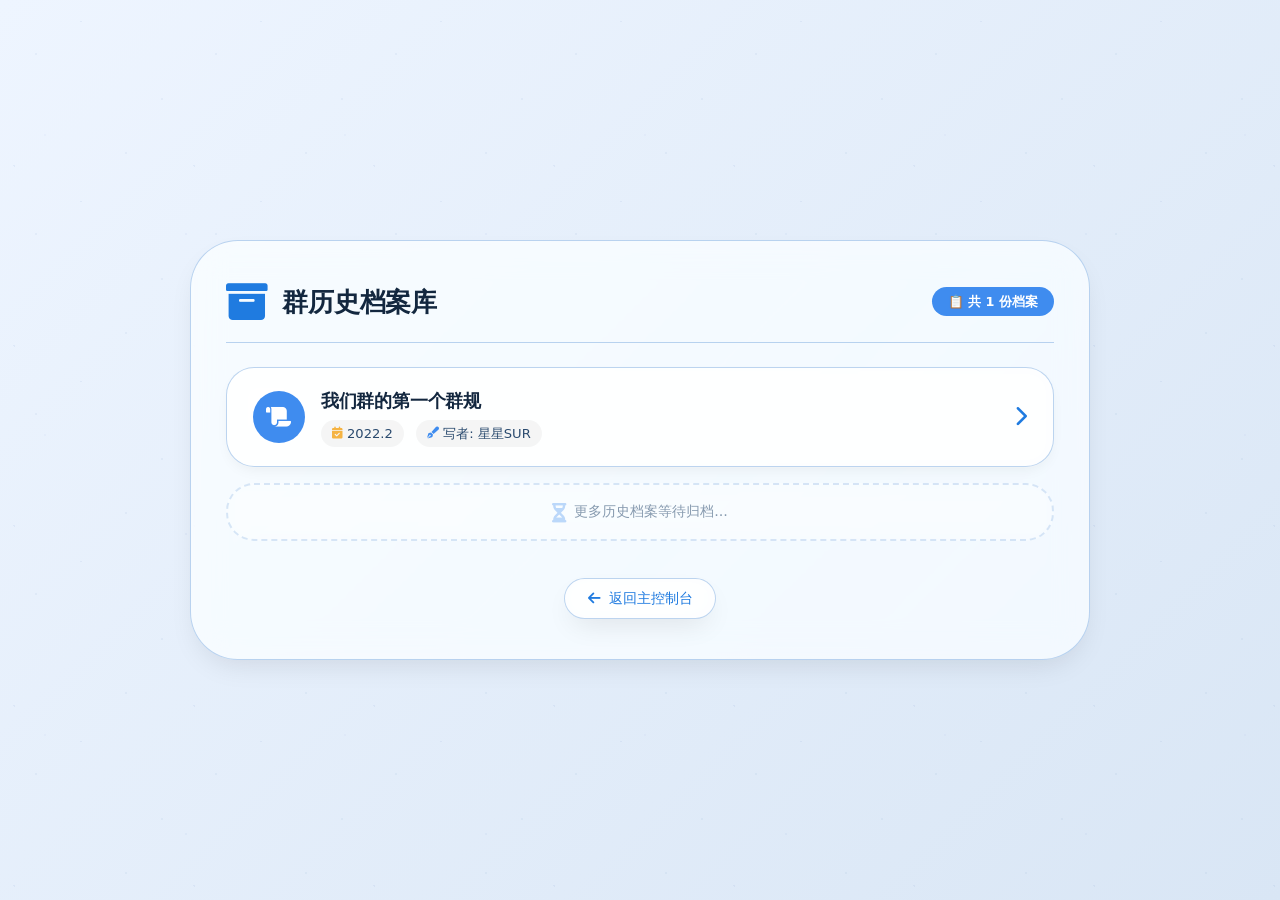
==== Archive.html @ 5382816d "Add files via upload" ====
<!DOCTYPE html>
<html lang="zh">
<head>
    <meta charset="UTF-8">
    <meta name="viewport" content="width=device-width, initial-scale=1.0, user-scalable=yes">
    <title>群历史档案 · 宇宙沙盘讨论群</title>
    <link rel="icon" href="图像1.png" type="image/png" />
    <!-- Font Awesome 6 -->
    <link rel="stylesheet" href="https://cdnjs.cloudflare.com/ajax/libs/font-awesome/6.0.0-beta3/css/all.min.css">
    <style>
        /* ===== 跟随系统模式的色彩变量 ===== */
        :root {
            /* 浅色模式 (明亮通透) */
            --body-bg-light: linear-gradient(135deg, #eef5ff 0%, #d9e6f5 100%);
            --glass-bg-light: rgba(240, 248, 255, 0.4);
            --glass-border-light: rgba(110, 160, 220, 0.45);
            --card-glass-light: rgba(255, 255, 255, 0.7);
            --text-primary-light: #13273f;
            --text-secondary-light: #2a4a6e;
            --accent-light: #1f7be0;
            --accent-soft-light: #3f8cef;
            --btn-blue: #2c7be5;
            --shadow-glass: 0 12px 28px -8px rgba(0, 0, 0, 0.1);
            --star-base-light: rgba(80, 120, 180, 0.2);
            --star-bright-light: rgba(100, 140, 200, 0.3);
        }

        @media (prefers-color-scheme: dark) {
            :root {
                /* 深色模式 (深邃星空) */
                --body-bg-light: radial-gradient(circle at 20% 30%, #0a101c, #02050a);
                --glass-bg-light: rgba(18, 22, 30, 0.6);
                --glass-border-light: rgba(140, 160, 190, 0.45);
                --card-glass-light: rgba(28, 34, 44, 0.7);
                --text-primary-light: #f0f3f8;
                --text-secondary-light: #bfd4f0;
                --accent-light: #7ca5e0;
                --accent-soft-light: #6a9bdf;
                --btn-blue: #5f8bc9;
                --shadow-glass: 0 20px 35px -12px #000000cc;
                --star-base-light: rgba(210, 225, 250, 0.85);
                --star-bright-light: rgba(255, 248, 210, 0.95);
            }
        }

        * {
            margin: 0;
            padding: 0;
            box-sizing: border-box;
        }

        body {
            font-family: 'Inter', 'Segoe UI', system-ui, sans-serif;
            background: var(--body-bg-light);
            color: var(--text-primary-light);
            min-height: 100vh;
            display: flex;
            align-items: center;
            justify-content: center;
            padding: 1.5rem;
            line-height: 1.5;
            position: relative;
            transition: background 0.3s ease;
            overflow-x: hidden;
        }

        /* ---------- 繁星层：深色模式才显示浓厚繁星，浅色模式只显示极淡星尘 ---------- */
        .star-layer {
            position: fixed;
            top: 0;
            left: 0;
            width: 100%;
            height: 100%;
            pointer-events: none;
            z-index: 0;
        }

        .star-layer::before {
            content: "";
            position: absolute;
            width: 100%;
            height: 100%;
            background-image:
                radial-gradient(1px 1px at 20% 30%, var(--star-base-light) 1px, transparent 1px),
                radial-gradient(1px 1px at 70% 85%, var(--star-base-light) 1px, transparent 1px),
                radial-gradient(1px 1px at 45% 12%, var(--star-bright-light) 1px, transparent 1px),
                radial-gradient(1px 1px at 90% 55%, var(--star-base-light) 1px, transparent 1px),
                radial-gradient(1px 1px at 8% 92%, var(--star-bright-light) 1px, transparent 1px);
            background-repeat: repeat;
            background-size: 180px 180px;
            opacity: 0.3;
            transition: opacity 0.3s;
        }

        .star-layer::after {
            content: "";
            position: absolute;
            width: 100%;
            height: 100%;
            background-image:
                radial-gradient(2px 2px at 15% 45%, rgba(100, 140, 200, 0.2) 1px, transparent 1px),
                radial-gradient(2px 2px at 62% 78%, var(--star-bright-light) 1.5px, transparent 1.5px);
            background-repeat: repeat;
            background-size: 300px 300px;
            opacity: 0.2;
            transition: opacity 0.3s;
        }

        @media (prefers-color-scheme: dark) {
            .star-layer::before {
                background-image:
                    radial-gradient(1px 1px at 20% 30%, var(--star-base-light) 1px, transparent 1px),
                    radial-gradient(1.5px 1.5px at 70% 85%, var(--star-base-light) 1px, transparent 1px),
                    radial-gradient(1px 1px at 45% 12%, var(--star-bright-light) 1px, transparent 1px),
                    radial-gradient(2px 2px at 90% 55%, var(--star-base-light) 1px, transparent 1px),
                    radial-gradient(1px 1px at 8% 92%, var(--star-bright-light) 1px, transparent 1px);
                background-size: 180px 180px;
                opacity: 0.9;
                animation: starDrift1 80s linear infinite;
            }
            .star-layer::after {
                background-image:
                    radial-gradient(2px 2px at 15% 45%, rgba(255, 240, 180, 0.7) 1px, transparent 1px),
                    radial-gradient(2.5px 2.5px at 62% 78%, var(--star-bright-light) 1.5px, transparent 1.5px),
                    radial-gradient(1.8px 1.8px at 33% 22%, var(--star-base-light) 1px, transparent 1px),
                    radial-gradient(3px 3px at 80% 38%, rgba(180, 210, 255, 0.6) 1.5px, transparent 1.5px),
                    radial-gradient(2px 2px at 48% 93%, var(--star-bright-light) 1px, transparent 1px),
                    radial-gradient(1.2px 1.2px at 95% 17%, var(--star-base-light) 1px, transparent 1px);
                background-size: 300px 300px;
                opacity: 0.85;
                animation: starDrift2 110s linear infinite reverse;
            }
            body::after {
                content: "";
                position: fixed;
                top: 0;
                left: 0;
                width: 100%;
                height: 100%;
                pointer-events: none;
                z-index: 0;
                background-image: radial-gradient(0.6px 0.6px at 30% 70%, rgba(210, 230, 255, 0.4) 0.5px, transparent 0.5px);
                background-repeat: repeat;
                background-size: 80px 80px;
                opacity: 0.6;
                animation: starDrift3 60s linear infinite;
            }
        }

        @keyframes starDrift1 {
            0% {
                background-position: 0 0, 0 0, 0 0, 0 0, 0 0;
            }
            100% {
                background-position: 180px 120px, 250px 80px, 130px 200px, 80px 160px, 200px 90px;
            }
        }
        @keyframes starDrift2 {
            0% {
                background-position: 0 0, 0 0, 0 0, 0 0, 0 0, 0 0;
            }
            100% {
                background-position: 250px 180px, 180px 250px, 300px 120px, 200px 280px, 150px 200px, 280px 150px;
            }
        }
        @keyframes starDrift3 {
            0% {
                background-position: 0 0;
            }
            100% {
                background-position: 120px 80px;
            }
        }

        /* 主容器 */
        .console {
            max-width: 900px;
            width: 100%;
            position: relative;
            z-index: 3;
            animation: consoleFadeIn 0.7s ease-out;
        }

        @keyframes consoleFadeIn {
            from {
                opacity: 0;
                transform: translateY(20px);
            }
            to {
                opacity: 1;
                transform: translateY(0);
            }
        }

        /* 大卡片 - 毛玻璃效果 */
        .archive-main-card {
            backdrop-filter: blur(16px) saturate(200%);
            -webkit-backdrop-filter: blur(16px) saturate(200%);
            background: var(--card-glass-light);
            border: 1px solid var(--glass-border-light);
            box-shadow: var(--shadow-glass);
            border-radius: 48px;
            padding: 2.5rem 2.2rem;
            transition: all 0.25s cubic-bezier(0.2, 0.9, 0.4, 1.1);
            position: relative;
            min-height: 420px;
            display: flex;
            flex-direction: column;
            gap: 1.5rem;
        }

        .archive-main-card:hover {
            border-color: var(--accent-soft-light);
            background: rgba(255, 255, 255, 0.5);
            transform: translateY(-3px);
            box-shadow: 0 20px 40px -12px rgba(0, 0, 0, 0.15);
        }

        @media (prefers-color-scheme: dark) {
            .archive-main-card:hover {
                background: rgba(30, 40, 55, 0.8);
                box-shadow: 0 20px 40px -12px #000000dd;
            }
        }

        /* 卡片标题区域 */
        .archive-card-header {
            display: flex;
            align-items: center;
            gap: 14px;
            border-bottom: 1px solid var(--glass-border-light);
            padding-bottom: 1.2rem;
            flex-wrap: wrap;
        }

        .archive-card-header .archive-icon {
            font-size: 2.6rem;
            color: var(--accent-light);
            transition: transform 0.3s ease;
        }

        .archive-main-card:hover .archive-card-header .archive-icon {
            transform: rotate(-5deg) scale(1.08);
        }

        .archive-card-header h2 {
            font-size: 1.6rem;
            font-weight: 600;
            color: var(--text-primary-light);
            letter-spacing: -0.2px;
        }

        .archive-card-header .badge-count {
            background: var(--accent-soft-light);
            color: #fff;
            padding: 0.3rem 1rem;
            border-radius: 40px;
            font-size: 0.8rem;
            font-weight: 600;
            margin-left: auto;
            white-space: nowrap;
        }

        /* 档案条目列表容器 */
        .archive-entries {
            display: flex;
            flex-direction: column;
            gap: 1rem;
            flex: 1;
        }

        /* 档案条目按钮 - 左上角第一个 */
        .archive-entry-btn {
            display: flex;
            align-items: center;
            gap: 16px;
            backdrop-filter: blur(14px);
            -webkit-backdrop-filter: blur(14px);
            background: var(--card-glass-light);
            border: 1px solid var(--glass-border-light);
            box-shadow: 0 6px 16px -6px rgba(0, 0, 0, 0.08);
            border-radius: 28px;
            padding: 1.2rem 1.6rem;
            cursor: pointer;
            text-decoration: none;
            color: inherit;
            transition: all 0.25s cubic-bezier(0.2, 0.9, 0.4, 1.1);
            position: relative;
            overflow: hidden;
        }

        .archive-entry-btn::before {
            content: "";
            position: absolute;
            inset: 0;
            border-radius: 28px;
            background: linear-gradient(135deg, var(--accent-soft-light) 0%, transparent 60%);
            opacity: 0;
            transition: opacity 0.3s ease;
            z-index: 0;
            pointer-events: none;
        }

        .archive-entry-btn:hover {
            border-color: var(--accent-light);
            transform: translateY(-4px) scale(1.015);
            box-shadow: 0 16px 32px -10px rgba(30, 110, 200, 0.3);
            background: rgba(255, 255, 255, 0.6);
        }

        .archive-entry-btn:hover::before {
            opacity: 0.06;
        }

        .archive-entry-btn:active {
            transform: scale(0.98);
            transition: transform 0.1s;
        }

        @media (prefers-color-scheme: dark) {
            .archive-entry-btn:hover {
                background: rgba(40, 55, 75, 0.8);
                box-shadow: 0 16px 32px -10px rgba(100, 150, 220, 0.35);
            }
            .archive-entry-btn:hover::before {
                opacity: 0.1;
            }
        }

        /* 按钮内的图标 */
        .entry-icon-circle {
            width: 52px;
            height: 52px;
            border-radius: 50%;
            background: var(--accent-soft-light);
            display: flex;
            align-items: center;
            justify-content: center;
            flex-shrink: 0;
            z-index: 1;
            transition: all 0.3s ease;
            color: #fff;
            font-size: 1.4rem;
        }

        .archive-entry-btn:hover .entry-icon-circle {
            transform: scale(1.1) rotate(-8deg);
            box-shadow: 0 8px 20px rgba(30, 110, 200, 0.4);
            background: var(--accent-light);
        }

        /* 按钮内的文字 */
        .entry-info {
            display: flex;
            flex-direction: column;
            gap: 5px;
            z-index: 1;
            flex: 1;
            min-width: 0;
        }

        .entry-title {
            font-size: 1.15rem;
            font-weight: 600;
            color: var(--text-primary-light);
            letter-spacing: -0.2px;
            transition: color 0.2s;
        }

        .archive-entry-btn:hover .entry-title {
            color: var(--accent-light);
        }

        .entry-meta {
            display: flex;
            align-items: center;
            gap: 12px;
            font-size: 0.82rem;
            color: var(--text-secondary-light);
            flex-wrap: wrap;
        }

        .entry-meta span {
            display: inline-flex;
            align-items: center;
            gap: 4px;
            background: rgba(0, 0, 0, 0.04);
            padding: 0.25rem 0.7rem;
            border-radius: 40px;
            font-weight: 500;
            white-space: nowrap;
        }

        @media (prefers-color-scheme: dark) {
            .entry-meta span {
                background: rgba(255, 255, 255, 0.06);
            }
        }

        .entry-meta .meta-date i {
            color: #f5b342;
            font-size: 0.75rem;
        }

        .entry-meta .meta-author i {
            color: var(--accent-soft-light);
            font-size: 0.75rem;
        }

        /* 箭头指示 */
        .entry-arrow {
            font-size: 1.3rem;
            color: var(--accent-light);
            z-index: 1;
            transition: all 0.3s ease;
            flex-shrink: 0;
        }

        .archive-entry-btn:hover .entry-arrow {
            transform: translateX(6px);
            color: var(--accent-light);
            opacity: 1;
        }

        /* 占位条目（未来档案） */
        .placeholder-entry {
            display: flex;
            align-items: center;
            justify-content: center;
            gap: 8px;
            border: 2px dashed var(--glass-border-light);
            border-radius: 28px;
            padding: 1rem 1.6rem;
            color: var(--text-secondary-light);
            font-size: 0.9rem;
            font-weight: 500;
            opacity: 0.55;
            transition: all 0.3s ease;
            cursor: default;
            backdrop-filter: blur(10px);
            -webkit-backdrop-filter: blur(10px);
            background: rgba(255, 255, 255, 0.25);
        }

        @media (prefers-color-scheme: dark) {
            .placeholder-entry {
                background: rgba(255, 255, 255, 0.03);
            }
        }

        .placeholder-entry i {
            font-size: 1.2rem;
            color: var(--accent-soft-light);
            opacity: 0.6;
        }

        .archive-main-card:hover .placeholder-entry {
            opacity: 0.7;
            border-color: var(--accent-soft-light);
        }

        /* 底部返回链接 */
        .back-link-row {
            display: flex;
            justify-content: center;
            margin-top: 0.5rem;
        }

        .back-link {
            display: inline-flex;
            align-items: center;
            gap: 8px;
            padding: 0.55rem 1.4rem;
            border-radius: 60px;
            text-decoration: none;
            font-weight: 500;
            font-size: 0.9rem;
            backdrop-filter: blur(14px);
            -webkit-backdrop-filter: blur(14px);
            background: var(--card-glass-light);
            border: 1px solid var(--glass-border-light);
            color: var(--accent-light);
            transition: all 0.25s cubic-bezier(0.2, 0.9, 0.4, 1.1);
            box-shadow: var(--shadow-glass);
        }

        .back-link i {
            color: var(--accent-light);
            transition: transform 0.2s;
        }

        .back-link:hover {
            background: var(--btn-blue);
            color: white;
            transform: translateY(-2px);
            border-color: var(--btn-blue);
        }

        .back-link:hover i {
            color: white;
            transform: rotate(-5deg) scale(1.1);
        }

        /* 响应式 */
        @media (max-width: 720px) {
            .archive-main-card {
                border-radius: 32px;
                padding: 1.5rem 1rem;
                min-height: 300px;
                gap: 1rem;
            }
            .archive-card-header h2 {
                font-size: 1.3rem;
            }
            .archive-card-header .archive-icon {
                font-size: 2rem;
            }
            .archive-entry-btn {
                border-radius: 22px;
                padding: 1rem 1.2rem;
                gap: 10px;
            }
            .entry-icon-circle {
                width: 42px;
                height: 42px;
                font-size: 1.1rem;
            }
            .entry-title {
                font-size: 1rem;
            }
            .entry-meta {
                font-size: 0.74rem;
                gap: 8px;
            }
            .entry-arrow {
                font-size: 1.1rem;
            }
            .placeholder-entry {
                font-size: 0.8rem;
                padding: 0.8rem 1rem;
                border-radius: 22px;
            }
            .back-link {
                font-size: 0.82rem;
                padding: 0.5rem 1.2rem;
            }
        }

        ::-webkit-scrollbar {
            width: 6px;
            background: rgba(0, 0, 0, 0.1);
        }
        ::-webkit-scrollbar-thumb {
            background: var(--accent-soft-light);
            border-radius: 10px;
        }
    </style>
</head>
<body>
    <!-- 繁星专用层 -->
    <div class="star-layer"></div>

    <div class="console">
        <!-- 大卡片 -->
        <div class="archive-main-card">
            <!-- 卡片头部 -->
            <div class="archive-card-header">
                <i class="fas fa-box-archive archive-icon"></i>
                <h2>群历史档案库</h2>
                <span class="badge-count">📋 共 1 份档案</span>
            </div>

            <!-- 档案条目列表 -->
            <div class="archive-entries">
                <!-- 左上角第一个：我们群的第一个群规 -->
                <a href="Archive202202-1.html" class="archive-entry-btn" title="点击查看：我们群的第一个群规">
                    <div class="entry-icon-circle">
                        <i class="fas fa-scroll"></i>
                    </div>
                    <div class="entry-info">
                        <span class="entry-title">我们群的第一个群规</span>
                        <div class="entry-meta">
                            <span class="meta-date"><i class="fas fa-calendar-check"></i> 2022.2</span>
                            <span class="meta-author"><i class="fas fa-pen-fancy"></i> 写者: 星星SUR</span>
                        </div>
                    </div>
                    <i class="fas fa-chevron-right entry-arrow"></i>
                </a>

                <!-- 占位条目 - 未来档案 -->
                <div class="placeholder-entry">
                    <i class="fas fa-hourglass-half"></i>
                    <span>更多历史档案等待归档...</span>
                </div>
            </div>

            <!-- 返回主页面 -->
            <div class="back-link-row">
                <a href="index.html" class="back-link">
                    <i class="fas fa-arrow-left"></i> 返回主控制台
                </a>
            </div>
        </div>
    </div>
</body>
</html>
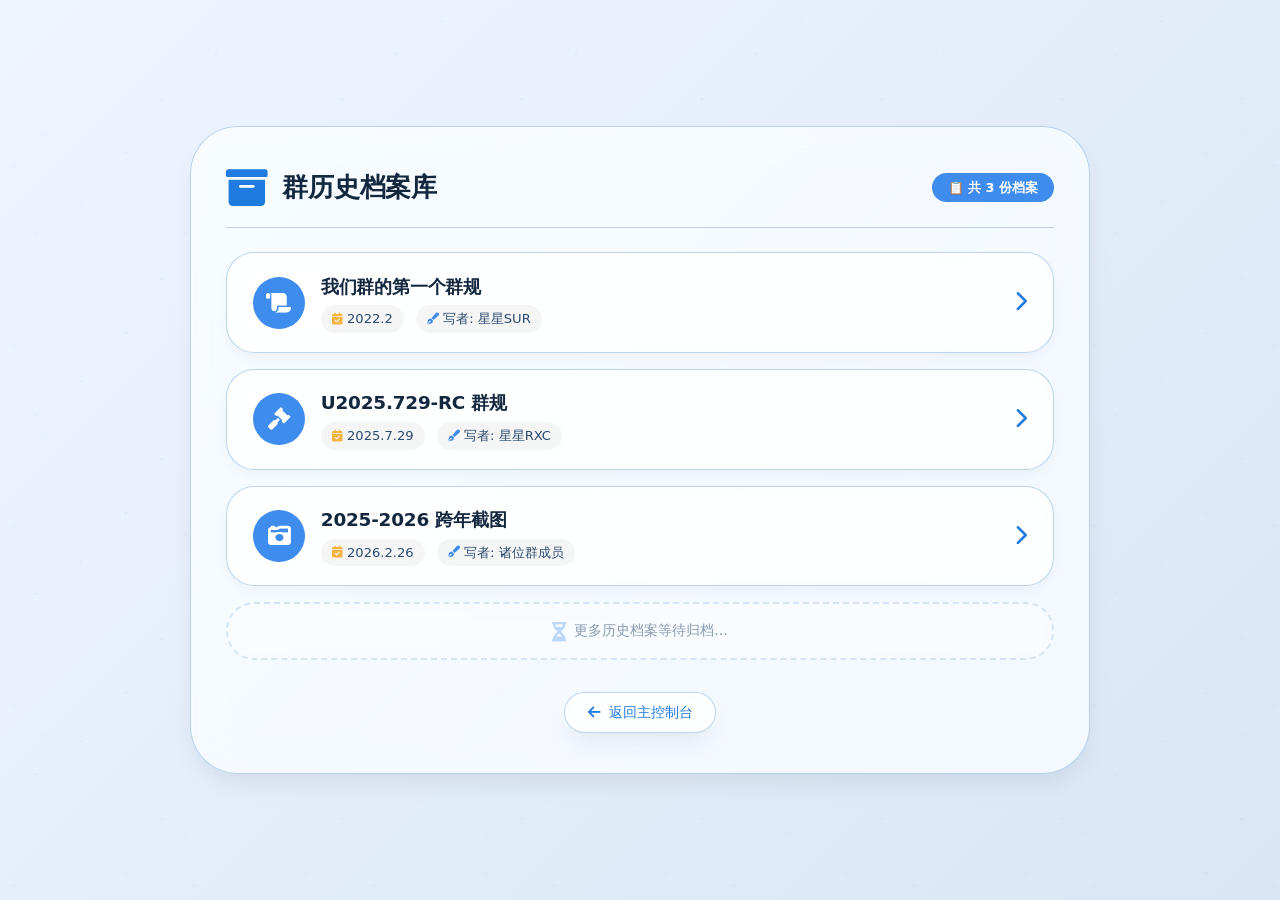
==== commit 2bc7dea7: "Update Archive.html" ====
--- a/Archive.html
+++ b/Archive.html
@@ -567,13 +567,13 @@
             <div class="archive-card-header">
                 <i class="fas fa-box-archive archive-icon"></i>
                 <h2>群历史档案库</h2>
-                <span class="badge-count">📋 共 1 份档案</span>
+                <span class="badge-count">📋 共 3 份档案</span>
             </div>
 
             <!-- 档案条目列表 -->
             <div class="archive-entries">
-                <!-- 左上角第一个：我们群的第一个群规 -->
-                <a href="Archive202202-1.html" class="archive-entry-btn" title="点击查看：我们群的第一个群规">
+                <!-- 第一个：我们群的第一个群规 -->
+                <a href="Archive\Archive202202-1\Archive202202-1.html" class="archive-entry-btn" title="点击查看：我们群的第一个群规">
                     <div class="entry-icon-circle">
                         <i class="fas fa-scroll"></i>
                     </div>
@@ -587,6 +587,36 @@
                     <i class="fas fa-chevron-right entry-arrow"></i>
                 </a>
 
+                <!-- 第二个：U2025.729-RC群规 -->
+                <a href="Archive\Archive202507-1\Archive202507-1.html" class="archive-entry-btn" title="点击查看：U2025.729-RC 群规">
+                    <div class="entry-icon-circle">
+                        <i class="fas fa-gavel"></i>
+                    </div>
+                    <div class="entry-info">
+                        <span class="entry-title">U2025.729-RC 群规</span>
+                        <div class="entry-meta">
+                            <span class="meta-date"><i class="fas fa-calendar-check"></i> 2025.7.29</span>
+                            <span class="meta-author"><i class="fas fa-pen-fancy"></i> 写者: 星星RXC</span>
+                        </div>
+                    </div>
+                    <i class="fas fa-chevron-right entry-arrow"></i>
+                </a>
+
+                <!-- 第三个：2025-2026 跨年截图 -->
+                <a href="Archive\Archive202601-1\Archive202601-1.html" class="archive-entry-btn" title="点击查看：2025-2026 跨年截图">
+                    <div class="entry-icon-circle">
+                        <i class="fas fa-camera-retro"></i>
+                    </div>
+                    <div class="entry-info">
+                        <span class="entry-title">2025-2026 跨年截图</span>
+                        <div class="entry-meta">
+                            <span class="meta-date"><i class="fas fa-calendar-check"></i>2026.2.26</span>
+                            <span class="meta-author"><i class="fas fa-pen-fancy"></i> 写者: 诸位群成员</span>
+                        </div>
+                    </div>
+                    <i class="fas fa-chevron-right entry-arrow"></i>
+                </a>
+
                 <!-- 占位条目 - 未来档案 -->
                 <div class="placeholder-entry">
                     <i class="fas fa-hourglass-half"></i>
@@ -603,4 +633,4 @@
         </div>
     </div>
 </body>
-</html>+</html>
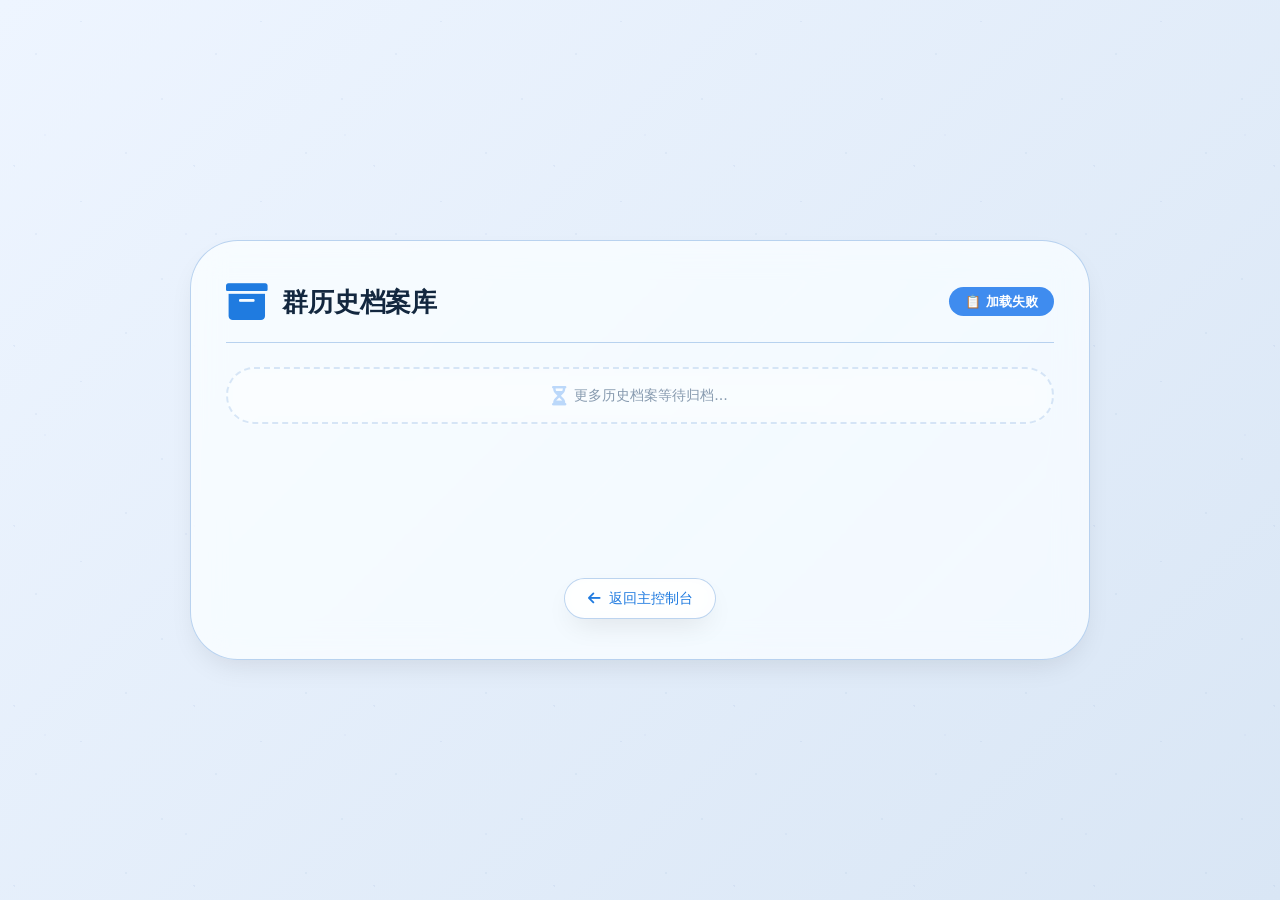
==== commit b7bd4ac8: "Update Archive.html" ====
--- a/Archive.html
+++ b/Archive.html
@@ -148,28 +148,16 @@
         }
 
         @keyframes starDrift1 {
-            0% {
-                background-position: 0 0, 0 0, 0 0, 0 0, 0 0;
-            }
-            100% {
-                background-position: 180px 120px, 250px 80px, 130px 200px, 80px 160px, 200px 90px;
-            }
+            0% { background-position: 0 0, 0 0, 0 0, 0 0, 0 0; }
+            100% { background-position: 180px 120px, 250px 80px, 130px 200px, 80px 160px, 200px 90px; }
         }
         @keyframes starDrift2 {
-            0% {
-                background-position: 0 0, 0 0, 0 0, 0 0, 0 0, 0 0;
-            }
-            100% {
-                background-position: 250px 180px, 180px 250px, 300px 120px, 200px 280px, 150px 200px, 280px 150px;
-            }
+            0% { background-position: 0 0, 0 0, 0 0, 0 0, 0 0, 0 0; }
+            100% { background-position: 250px 180px, 180px 250px, 300px 120px, 200px 280px, 150px 200px, 280px 150px; }
         }
         @keyframes starDrift3 {
-            0% {
-                background-position: 0 0;
-            }
-            100% {
-                background-position: 120px 80px;
-            }
+            0% { background-position: 0 0; }
+            100% { background-position: 120px 80px; }
         }
 
         /* 主容器 */
@@ -182,14 +170,8 @@
         }
 
         @keyframes consoleFadeIn {
-            from {
-                opacity: 0;
-                transform: translateY(20px);
-            }
-            to {
-                opacity: 1;
-                transform: translateY(0);
-            }
+            from { opacity: 0; transform: translateY(20px); }
+            to { opacity: 1; transform: translateY(0); }
         }
 
         /* 大卡片 - 毛玻璃效果 */
@@ -567,57 +549,12 @@
             <div class="archive-card-header">
                 <i class="fas fa-box-archive archive-icon"></i>
                 <h2>群历史档案库</h2>
-                <span class="badge-count">📋 共 3 份档案</span>
+                <span class="badge-count" id="archiveCount">📋 共 0 份档案</span>
             </div>
 
             <!-- 档案条目列表 -->
-            <div class="archive-entries">
-                <!-- 第一个：我们群的第一个群规 -->
-                <a href="Archive\Archive202202-1\Archive202202-1.html" class="archive-entry-btn" title="点击查看：我们群的第一个群规">
-                    <div class="entry-icon-circle">
-                        <i class="fas fa-scroll"></i>
-                    </div>
-                    <div class="entry-info">
-                        <span class="entry-title">我们群的第一个群规</span>
-                        <div class="entry-meta">
-                            <span class="meta-date"><i class="fas fa-calendar-check"></i> 2022.2</span>
-                            <span class="meta-author"><i class="fas fa-pen-fancy"></i> 写者: 星星SUR</span>
-                        </div>
-                    </div>
-                    <i class="fas fa-chevron-right entry-arrow"></i>
-                </a>
-
-                <!-- 第二个：U2025.729-RC群规 -->
-                <a href="Archive\Archive202507-1\Archive202507-1.html" class="archive-entry-btn" title="点击查看：U2025.729-RC 群规">
-                    <div class="entry-icon-circle">
-                        <i class="fas fa-gavel"></i>
-                    </div>
-                    <div class="entry-info">
-                        <span class="entry-title">U2025.729-RC 群规</span>
-                        <div class="entry-meta">
-                            <span class="meta-date"><i class="fas fa-calendar-check"></i> 2025.7.29</span>
-                            <span class="meta-author"><i class="fas fa-pen-fancy"></i> 写者: 星星RXC</span>
-                        </div>
-                    </div>
-                    <i class="fas fa-chevron-right entry-arrow"></i>
-                </a>
-
-                <!-- 第三个：2025-2026 跨年截图 -->
-                <a href="Archive\Archive202601-1\Archive202601-1.html" class="archive-entry-btn" title="点击查看：2025-2026 跨年截图">
-                    <div class="entry-icon-circle">
-                        <i class="fas fa-camera-retro"></i>
-                    </div>
-                    <div class="entry-info">
-                        <span class="entry-title">2025-2026 跨年截图</span>
-                        <div class="entry-meta">
-                            <span class="meta-date"><i class="fas fa-calendar-check"></i>2026.2.26</span>
-                            <span class="meta-author"><i class="fas fa-pen-fancy"></i> 写者: 诸位群成员</span>
-                        </div>
-                    </div>
-                    <i class="fas fa-chevron-right entry-arrow"></i>
-                </a>
-
-                <!-- 占位条目 - 未来档案 -->
+            <div class="archive-entries" id="archiveList">
+                <!-- 占位条目 - 未来档案 (始终保留) -->
                 <div class="placeholder-entry">
                     <i class="fas fa-hourglass-half"></i>
                     <span>更多历史档案等待归档...</span>
@@ -632,5 +569,53 @@
             </div>
         </div>
     </div>
+
+    <script>
+        (function() {
+            const countSpan = document.getElementById('archiveCount');
+            const listContainer = document.getElementById('archiveList');
+
+            // 加载 archives.json 文件
+            fetch('archives.json')
+                .then(response => {
+                    if (!response.ok) throw new Error('无法加载档案列表');
+                    return response.json();
+                })
+                .then(archives => {
+                    // 更新档案数量
+                    countSpan.textContent = `📋 共 ${archives.length} 份档案`;
+
+                    // 创建条目并插入到占位符之前
+                    archives.forEach(archive => {
+                        const link = document.createElement('a');
+                        link.href = archive.link;
+                        link.className = 'archive-entry-btn';
+                        link.title = `点击查看：${archive.title}`;
+
+                        link.innerHTML = `
+                            <div class="entry-icon-circle">
+                                <i class="fas ${archive.icon}"></i>
+                            </div>
+                            <div class="entry-info">
+                                <span class="entry-title">${archive.title}</span>
+                                <div class="entry-meta">
+                                    <span class="meta-date"><i class="fas fa-calendar-check"></i> ${archive.date}</span>
+                                    <span class="meta-author"><i class="fas fa-pen-fancy"></i> 写者: ${archive.author}</span>
+                                </div>
+                            </div>
+                            <i class="fas fa-chevron-right entry-arrow"></i>
+                        `;
+
+                        // 插入到占位符之前
+                        const placeholder = listContainer.querySelector('.placeholder-entry');
+                        listContainer.insertBefore(link, placeholder);
+                    });
+                })
+                .catch(error => {
+                    console.error('加载档案失败:', error);
+                    countSpan.textContent = '📋 加载失败';
+                });
+        })();
+    </script>
 </body>
 </html>
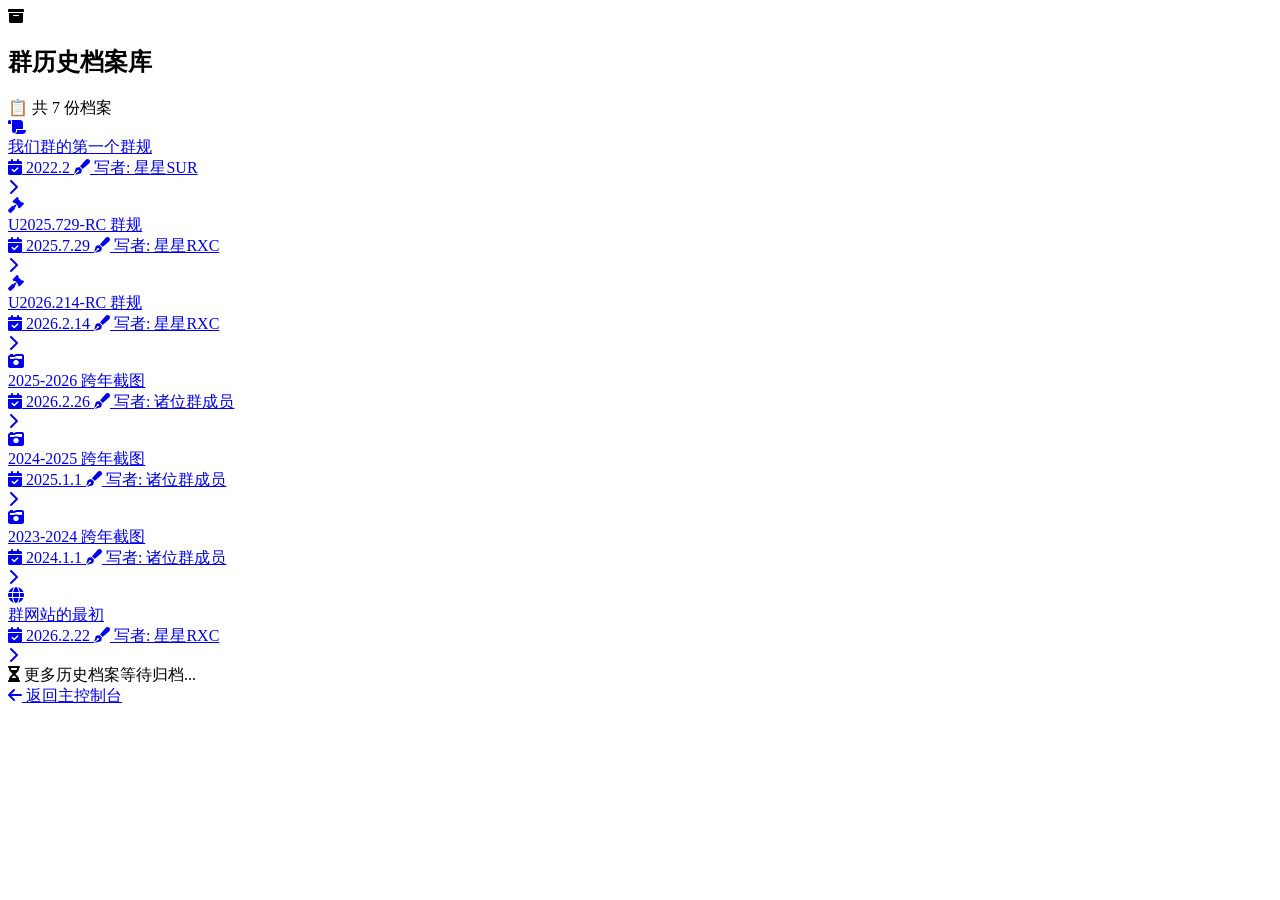
==== commit 19e42332: "Refactor Archive.html to include external stylesheet This update includes the addition of a new styl" ====
--- a/Archive.html
+++ b/Archive.html
@@ -5,563 +5,28 @@
     <meta name="viewport" content="width=device-width, initial-scale=1.0, user-scalable=yes">
     <title>群历史档案 · 宇宙沙盘讨论群</title>
     <link rel="icon" href="图像1.png" type="image/png" />
-    <!-- Font Awesome 6 -->
     <link rel="stylesheet" href="https://cdnjs.cloudflare.com/ajax/libs/font-awesome/6.0.0-beta3/css/all.min.css">
-    <style>
-        /* ===== 跟随系统模式的色彩变量 ===== */
-        :root {
-            /* 浅色模式 (明亮通透) */
-            --body-bg-light: linear-gradient(135deg, #eef5ff 0%, #d9e6f5 100%);
-            --glass-bg-light: rgba(240, 248, 255, 0.4);
-            --glass-border-light: rgba(110, 160, 220, 0.45);
-            --card-glass-light: rgba(255, 255, 255, 0.7);
-            --text-primary-light: #13273f;
-            --text-secondary-light: #2a4a6e;
-            --accent-light: #1f7be0;
-            --accent-soft-light: #3f8cef;
-            --btn-blue: #2c7be5;
-            --shadow-glass: 0 12px 28px -8px rgba(0, 0, 0, 0.1);
-            --star-base-light: rgba(80, 120, 180, 0.2);
-            --star-bright-light: rgba(100, 140, 200, 0.3);
-        }
-
-        @media (prefers-color-scheme: dark) {
-            :root {
-                /* 深色模式 (深邃星空) */
-                --body-bg-light: radial-gradient(circle at 20% 30%, #0a101c, #02050a);
-                --glass-bg-light: rgba(18, 22, 30, 0.6);
-                --glass-border-light: rgba(140, 160, 190, 0.45);
-                --card-glass-light: rgba(28, 34, 44, 0.7);
-                --text-primary-light: #f0f3f8;
-                --text-secondary-light: #bfd4f0;
-                --accent-light: #7ca5e0;
-                --accent-soft-light: #6a9bdf;
-                --btn-blue: #5f8bc9;
-                --shadow-glass: 0 20px 35px -12px #000000cc;
-                --star-base-light: rgba(210, 225, 250, 0.85);
-                --star-bright-light: rgba(255, 248, 210, 0.95);
-            }
-        }
-
-        * {
-            margin: 0;
-            padding: 0;
-            box-sizing: border-box;
-        }
-
-        body {
-            font-family: 'Inter', 'Segoe UI', system-ui, sans-serif;
-            background: var(--body-bg-light);
-            color: var(--text-primary-light);
-            min-height: 100vh;
-            display: flex;
-            align-items: center;
-            justify-content: center;
-            padding: 1.5rem;
-            line-height: 1.5;
-            position: relative;
-            transition: background 0.3s ease;
-            overflow-x: hidden;
-        }
-
-        /* ---------- 繁星层：深色模式才显示浓厚繁星，浅色模式只显示极淡星尘 ---------- */
-        .star-layer {
-            position: fixed;
-            top: 0;
-            left: 0;
-            width: 100%;
-            height: 100%;
-            pointer-events: none;
-            z-index: 0;
-        }
-
-        .star-layer::before {
-            content: "";
-            position: absolute;
-            width: 100%;
-            height: 100%;
-            background-image:
-                radial-gradient(1px 1px at 20% 30%, var(--star-base-light) 1px, transparent 1px),
-                radial-gradient(1px 1px at 70% 85%, var(--star-base-light) 1px, transparent 1px),
-                radial-gradient(1px 1px at 45% 12%, var(--star-bright-light) 1px, transparent 1px),
-                radial-gradient(1px 1px at 90% 55%, var(--star-base-light) 1px, transparent 1px),
-                radial-gradient(1px 1px at 8% 92%, var(--star-bright-light) 1px, transparent 1px);
-            background-repeat: repeat;
-            background-size: 180px 180px;
-            opacity: 0.3;
-            transition: opacity 0.3s;
-        }
-
-        .star-layer::after {
-            content: "";
-            position: absolute;
-            width: 100%;
-            height: 100%;
-            background-image:
-                radial-gradient(2px 2px at 15% 45%, rgba(100, 140, 200, 0.2) 1px, transparent 1px),
-                radial-gradient(2px 2px at 62% 78%, var(--star-bright-light) 1.5px, transparent 1.5px);
-            background-repeat: repeat;
-            background-size: 300px 300px;
-            opacity: 0.2;
-            transition: opacity 0.3s;
-        }
-
-        @media (prefers-color-scheme: dark) {
-            .star-layer::before {
-                background-image:
-                    radial-gradient(1px 1px at 20% 30%, var(--star-base-light) 1px, transparent 1px),
-                    radial-gradient(1.5px 1.5px at 70% 85%, var(--star-base-light) 1px, transparent 1px),
-                    radial-gradient(1px 1px at 45% 12%, var(--star-bright-light) 1px, transparent 1px),
-                    radial-gradient(2px 2px at 90% 55%, var(--star-base-light) 1px, transparent 1px),
-                    radial-gradient(1px 1px at 8% 92%, var(--star-bright-light) 1px, transparent 1px);
-                background-size: 180px 180px;
-                opacity: 0.9;
-                animation: starDrift1 80s linear infinite;
-            }
-            .star-layer::after {
-                background-image:
-                    radial-gradient(2px 2px at 15% 45%, rgba(255, 240, 180, 0.7) 1px, transparent 1px),
-                    radial-gradient(2.5px 2.5px at 62% 78%, var(--star-bright-light) 1.5px, transparent 1.5px),
-                    radial-gradient(1.8px 1.8px at 33% 22%, var(--star-base-light) 1px, transparent 1px),
-                    radial-gradient(3px 3px at 80% 38%, rgba(180, 210, 255, 0.6) 1.5px, transparent 1.5px),
-                    radial-gradient(2px 2px at 48% 93%, var(--star-bright-light) 1px, transparent 1px),
-                    radial-gradient(1.2px 1.2px at 95% 17%, var(--star-base-light) 1px, transparent 1px);
-                background-size: 300px 300px;
-                opacity: 0.85;
-                animation: starDrift2 110s linear infinite reverse;
-            }
-            body::after {
-                content: "";
-                position: fixed;
-                top: 0;
-                left: 0;
-                width: 100%;
-                height: 100%;
-                pointer-events: none;
-                z-index: 0;
-                background-image: radial-gradient(0.6px 0.6px at 30% 70%, rgba(210, 230, 255, 0.4) 0.5px, transparent 0.5px);
-                background-repeat: repeat;
-                background-size: 80px 80px;
-                opacity: 0.6;
-                animation: starDrift3 60s linear infinite;
-            }
-        }
-
-        @keyframes starDrift1 {
-            0% { background-position: 0 0, 0 0, 0 0, 0 0, 0 0; }
-            100% { background-position: 180px 120px, 250px 80px, 130px 200px, 80px 160px, 200px 90px; }
-        }
-        @keyframes starDrift2 {
-            0% { background-position: 0 0, 0 0, 0 0, 0 0, 0 0, 0 0; }
-            100% { background-position: 250px 180px, 180px 250px, 300px 120px, 200px 280px, 150px 200px, 280px 150px; }
-        }
-        @keyframes starDrift3 {
-            0% { background-position: 0 0; }
-            100% { background-position: 120px 80px; }
-        }
-
-        /* 主容器 */
-        .console {
-            max-width: 900px;
-            width: 100%;
-            position: relative;
-            z-index: 3;
-            animation: consoleFadeIn 0.7s ease-out;
-        }
-
-        @keyframes consoleFadeIn {
-            from { opacity: 0; transform: translateY(20px); }
-            to { opacity: 1; transform: translateY(0); }
-        }
-
-        /* 大卡片 - 毛玻璃效果 */
-        .archive-main-card {
-            backdrop-filter: blur(16px) saturate(200%);
-            -webkit-backdrop-filter: blur(16px) saturate(200%);
-            background: var(--card-glass-light);
-            border: 1px solid var(--glass-border-light);
-            box-shadow: var(--shadow-glass);
-            border-radius: 48px;
-            padding: 2.5rem 2.2rem;
-            transition: all 0.25s cubic-bezier(0.2, 0.9, 0.4, 1.1);
-            position: relative;
-            min-height: 420px;
-            display: flex;
-            flex-direction: column;
-            gap: 1.5rem;
-        }
-
-        .archive-main-card:hover {
-            border-color: var(--accent-soft-light);
-            background: rgba(255, 255, 255, 0.5);
-            transform: translateY(-3px);
-            box-shadow: 0 20px 40px -12px rgba(0, 0, 0, 0.15);
-        }
-
-        @media (prefers-color-scheme: dark) {
-            .archive-main-card:hover {
-                background: rgba(30, 40, 55, 0.8);
-                box-shadow: 0 20px 40px -12px #000000dd;
-            }
-        }
-
-        /* 卡片标题区域 */
-        .archive-card-header {
-            display: flex;
-            align-items: center;
-            gap: 14px;
-            border-bottom: 1px solid var(--glass-border-light);
-            padding-bottom: 1.2rem;
-            flex-wrap: wrap;
-        }
-
-        .archive-card-header .archive-icon {
-            font-size: 2.6rem;
-            color: var(--accent-light);
-            transition: transform 0.3s ease;
-        }
-
-        .archive-main-card:hover .archive-card-header .archive-icon {
-            transform: rotate(-5deg) scale(1.08);
-        }
-
-        .archive-card-header h2 {
-            font-size: 1.6rem;
-            font-weight: 600;
-            color: var(--text-primary-light);
-            letter-spacing: -0.2px;
-        }
-
-        .archive-card-header .badge-count {
-            background: var(--accent-soft-light);
-            color: #fff;
-            padding: 0.3rem 1rem;
-            border-radius: 40px;
-            font-size: 0.8rem;
-            font-weight: 600;
-            margin-left: auto;
-            white-space: nowrap;
-        }
-
-        /* 档案条目列表容器 */
-        .archive-entries {
-            display: flex;
-            flex-direction: column;
-            gap: 1rem;
-            flex: 1;
-        }
-
-        /* 档案条目按钮 - 左上角第一个 */
-        .archive-entry-btn {
-            display: flex;
-            align-items: center;
-            gap: 16px;
-            backdrop-filter: blur(14px);
-            -webkit-backdrop-filter: blur(14px);
-            background: var(--card-glass-light);
-            border: 1px solid var(--glass-border-light);
-            box-shadow: 0 6px 16px -6px rgba(0, 0, 0, 0.08);
-            border-radius: 28px;
-            padding: 1.2rem 1.6rem;
-            cursor: pointer;
-            text-decoration: none;
-            color: inherit;
-            transition: all 0.25s cubic-bezier(0.2, 0.9, 0.4, 1.1);
-            position: relative;
-            overflow: hidden;
-        }
-
-        .archive-entry-btn::before {
-            content: "";
-            position: absolute;
-            inset: 0;
-            border-radius: 28px;
-            background: linear-gradient(135deg, var(--accent-soft-light) 0%, transparent 60%);
-            opacity: 0;
-            transition: opacity 0.3s ease;
-            z-index: 0;
-            pointer-events: none;
-        }
-
-        .archive-entry-btn:hover {
-            border-color: var(--accent-light);
-            transform: translateY(-4px) scale(1.015);
-            box-shadow: 0 16px 32px -10px rgba(30, 110, 200, 0.3);
-            background: rgba(255, 255, 255, 0.6);
-        }
-
-        .archive-entry-btn:hover::before {
-            opacity: 0.06;
-        }
-
-        .archive-entry-btn:active {
-            transform: scale(0.98);
-            transition: transform 0.1s;
-        }
-
-        @media (prefers-color-scheme: dark) {
-            .archive-entry-btn:hover {
-                background: rgba(40, 55, 75, 0.8);
-                box-shadow: 0 16px 32px -10px rgba(100, 150, 220, 0.35);
-            }
-            .archive-entry-btn:hover::before {
-                opacity: 0.1;
-            }
-        }
-
-        /* 按钮内的图标 */
-        .entry-icon-circle {
-            width: 52px;
-            height: 52px;
-            border-radius: 50%;
-            background: var(--accent-soft-light);
-            display: flex;
-            align-items: center;
-            justify-content: center;
-            flex-shrink: 0;
-            z-index: 1;
-            transition: all 0.3s ease;
-            color: #fff;
-            font-size: 1.4rem;
-        }
-
-        .archive-entry-btn:hover .entry-icon-circle {
-            transform: scale(1.1) rotate(-8deg);
-            box-shadow: 0 8px 20px rgba(30, 110, 200, 0.4);
-            background: var(--accent-light);
-        }
-
-        /* 按钮内的文字 */
-        .entry-info {
-            display: flex;
-            flex-direction: column;
-            gap: 5px;
-            z-index: 1;
-            flex: 1;
-            min-width: 0;
-        }
-
-        .entry-title {
-            font-size: 1.15rem;
-            font-weight: 600;
-            color: var(--text-primary-light);
-            letter-spacing: -0.2px;
-            transition: color 0.2s;
-        }
-
-        .archive-entry-btn:hover .entry-title {
-            color: var(--accent-light);
-        }
-
-        .entry-meta {
-            display: flex;
-            align-items: center;
-            gap: 12px;
-            font-size: 0.82rem;
-            color: var(--text-secondary-light);
-            flex-wrap: wrap;
-        }
-
-        .entry-meta span {
-            display: inline-flex;
-            align-items: center;
-            gap: 4px;
-            background: rgba(0, 0, 0, 0.04);
-            padding: 0.25rem 0.7rem;
-            border-radius: 40px;
-            font-weight: 500;
-            white-space: nowrap;
-        }
-
-        @media (prefers-color-scheme: dark) {
-            .entry-meta span {
-                background: rgba(255, 255, 255, 0.06);
-            }
-        }
-
-        .entry-meta .meta-date i {
-            color: #f5b342;
-            font-size: 0.75rem;
-        }
-
-        .entry-meta .meta-author i {
-            color: var(--accent-soft-light);
-            font-size: 0.75rem;
-        }
-
-        /* 箭头指示 */
-        .entry-arrow {
-            font-size: 1.3rem;
-            color: var(--accent-light);
-            z-index: 1;
-            transition: all 0.3s ease;
-            flex-shrink: 0;
-        }
-
-        .archive-entry-btn:hover .entry-arrow {
-            transform: translateX(6px);
-            color: var(--accent-light);
-            opacity: 1;
-        }
-
-        /* 占位条目（未来档案） */
-        .placeholder-entry {
-            display: flex;
-            align-items: center;
-            justify-content: center;
-            gap: 8px;
-            border: 2px dashed var(--glass-border-light);
-            border-radius: 28px;
-            padding: 1rem 1.6rem;
-            color: var(--text-secondary-light);
-            font-size: 0.9rem;
-            font-weight: 500;
-            opacity: 0.55;
-            transition: all 0.3s ease;
-            cursor: default;
-            backdrop-filter: blur(10px);
-            -webkit-backdrop-filter: blur(10px);
-            background: rgba(255, 255, 255, 0.25);
-        }
-
-        @media (prefers-color-scheme: dark) {
-            .placeholder-entry {
-                background: rgba(255, 255, 255, 0.03);
-            }
-        }
-
-        .placeholder-entry i {
-            font-size: 1.2rem;
-            color: var(--accent-soft-light);
-            opacity: 0.6;
-        }
-
-        .archive-main-card:hover .placeholder-entry {
-            opacity: 0.7;
-            border-color: var(--accent-soft-light);
-        }
-
-        /* 底部返回链接 */
-        .back-link-row {
-            display: flex;
-            justify-content: center;
-            margin-top: 0.5rem;
-        }
-
-        .back-link {
-            display: inline-flex;
-            align-items: center;
-            gap: 8px;
-            padding: 0.55rem 1.4rem;
-            border-radius: 60px;
-            text-decoration: none;
-            font-weight: 500;
-            font-size: 0.9rem;
-            backdrop-filter: blur(14px);
-            -webkit-backdrop-filter: blur(14px);
-            background: var(--card-glass-light);
-            border: 1px solid var(--glass-border-light);
-            color: var(--accent-light);
-            transition: all 0.25s cubic-bezier(0.2, 0.9, 0.4, 1.1);
-            box-shadow: var(--shadow-glass);
-        }
-
-        .back-link i {
-            color: var(--accent-light);
-            transition: transform 0.2s;
-        }
-
-        .back-link:hover {
-            background: var(--btn-blue);
-            color: white;
-            transform: translateY(-2px);
-            border-color: var(--btn-blue);
-        }
-
-        .back-link:hover i {
-            color: white;
-            transform: rotate(-5deg) scale(1.1);
-        }
-
-        /* 响应式 */
-        @media (max-width: 720px) {
-            .archive-main-card {
-                border-radius: 32px;
-                padding: 1.5rem 1rem;
-                min-height: 300px;
-                gap: 1rem;
-            }
-            .archive-card-header h2 {
-                font-size: 1.3rem;
-            }
-            .archive-card-header .archive-icon {
-                font-size: 2rem;
-            }
-            .archive-entry-btn {
-                border-radius: 22px;
-                padding: 1rem 1.2rem;
-                gap: 10px;
-            }
-            .entry-icon-circle {
-                width: 42px;
-                height: 42px;
-                font-size: 1.1rem;
-            }
-            .entry-title {
-                font-size: 1rem;
-            }
-            .entry-meta {
-                font-size: 0.74rem;
-                gap: 8px;
-            }
-            .entry-arrow {
-                font-size: 1.1rem;
-            }
-            .placeholder-entry {
-                font-size: 0.8rem;
-                padding: 0.8rem 1rem;
-                border-radius: 22px;
-            }
-            .back-link {
-                font-size: 0.82rem;
-                padding: 0.5rem 1.2rem;
-            }
-        }
-
-        ::-webkit-scrollbar {
-            width: 6px;
-            background: rgba(0, 0, 0, 0.1);
-        }
-        ::-webkit-scrollbar-thumb {
-            background: var(--accent-soft-light);
-            border-radius: 10px;
-        }
-    </style>
+    <!-- 引入独立优化样式表 -->
+    <link rel="stylesheet" href="archive-style.css">
 </head>
 <body>
-    <!-- 繁星专用层 -->
     <div class="star-layer"></div>
 
     <div class="console">
-        <!-- 大卡片 -->
         <div class="archive-main-card">
-            <!-- 卡片头部 -->
             <div class="archive-card-header">
                 <i class="fas fa-box-archive archive-icon"></i>
                 <h2>群历史档案库</h2>
                 <span class="badge-count" id="archiveCount">📋 共 0 份档案</span>
             </div>
 
-            <!-- 档案条目列表 -->
             <div class="archive-entries" id="archiveList">
-                <!-- 占位条目 - 未来档案 (始终保留) -->
                 <div class="placeholder-entry">
                     <i class="fas fa-hourglass-half"></i>
                     <span>更多历史档案等待归档...</span>
                 </div>
             </div>
 
-            <!-- 返回主页面 -->
             <div class="back-link-row">
                 <a href="index.html" class="back-link">
                     <i class="fas fa-arrow-left"></i> 返回主控制台
@@ -575,23 +40,18 @@
             const countSpan = document.getElementById('archiveCount');
             const listContainer = document.getElementById('archiveList');
 
-            // 加载 archives.json 文件
             fetch('archives.json')
                 .then(response => {
                     if (!response.ok) throw new Error('无法加载档案列表');
                     return response.json();
                 })
                 .then(archives => {
-                    // 更新档案数量
                     countSpan.textContent = `📋 共 ${archives.length} 份档案`;
-
-                    // 创建条目并插入到占位符之前
                     archives.forEach(archive => {
                         const link = document.createElement('a');
                         link.href = archive.link;
                         link.className = 'archive-entry-btn';
                         link.title = `点击查看：${archive.title}`;
-
                         link.innerHTML = `
                             <div class="entry-icon-circle">
                                 <i class="fas ${archive.icon}"></i>
@@ -605,8 +65,6 @@
                             </div>
                             <i class="fas fa-chevron-right entry-arrow"></i>
                         `;
-
-                        // 插入到占位符之前
                         const placeholder = listContainer.querySelector('.placeholder-entry');
                         listContainer.insertBefore(link, placeholder);
                     });
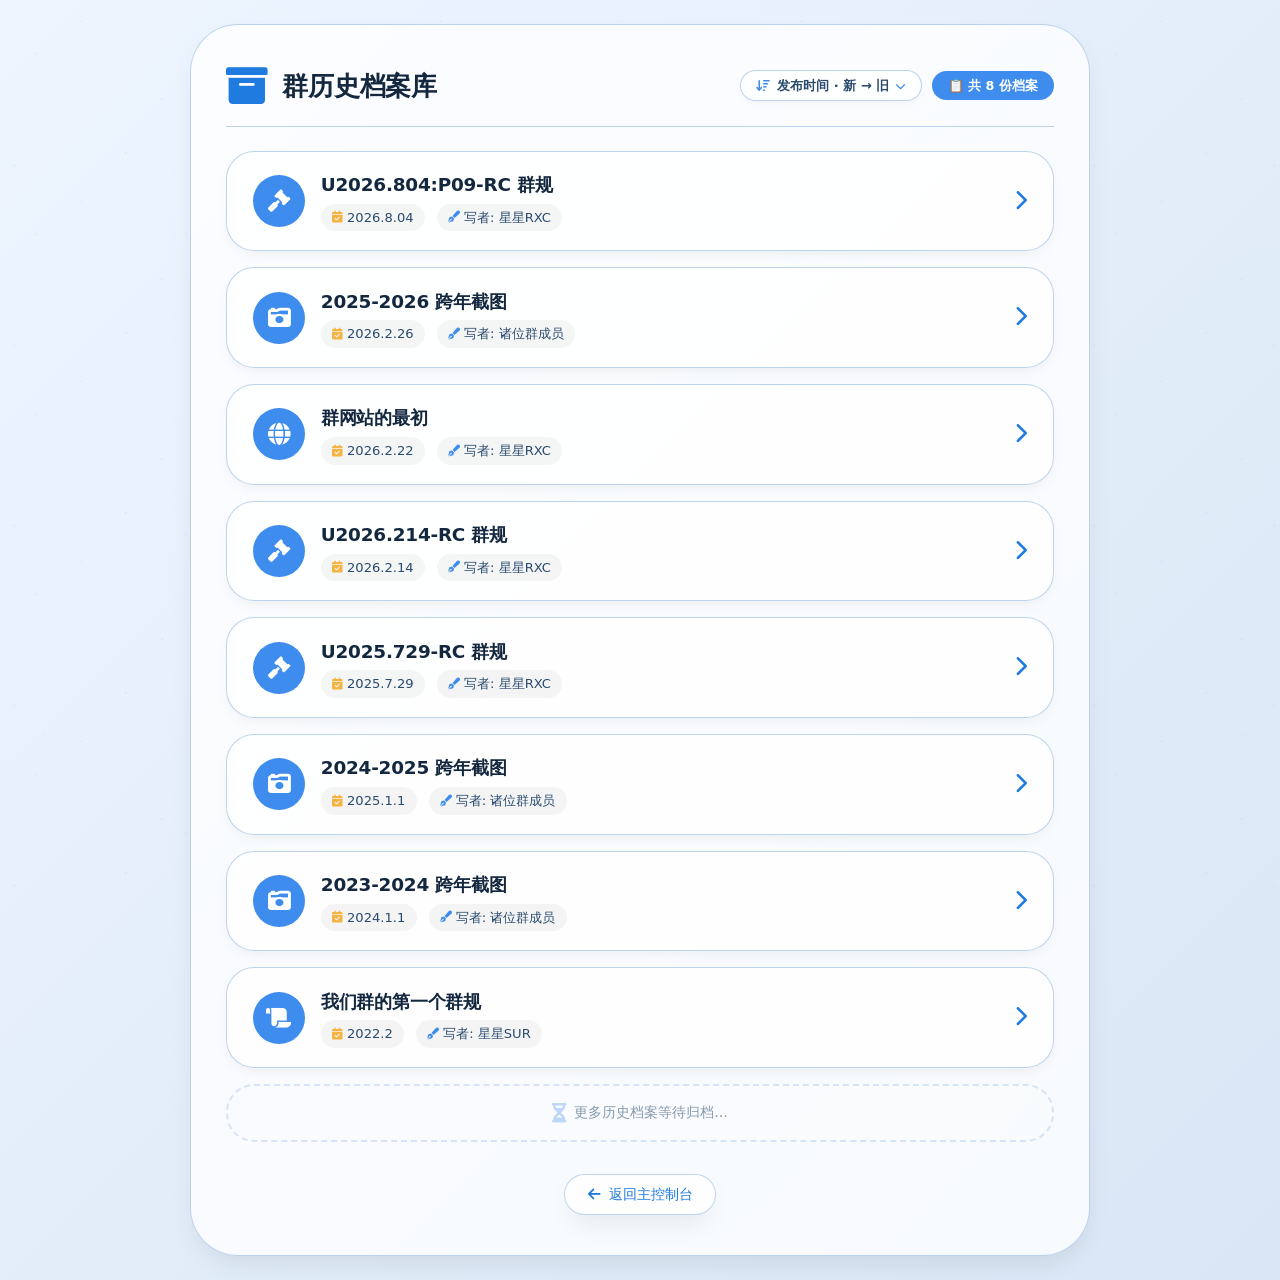
==== commit a485faaf: "Update Archive.html" ====
--- a/Archive.html
+++ b/Archive.html
@@ -6,7 +6,6 @@
     <title>群历史档案 · 宇宙沙盘讨论群</title>
     <link rel="icon" href="图像1.png" type="image/png" />
     <link rel="stylesheet" href="https://cdnjs.cloudflare.com/ajax/libs/font-awesome/6.0.0-beta3/css/all.min.css">
-    <!-- 引入独立优化样式表 -->
     <link rel="stylesheet" href="archive-style.css">
 </head>
 <body>
@@ -17,7 +16,65 @@
             <div class="archive-card-header">
                 <i class="fas fa-box-archive archive-icon"></i>
                 <h2>群历史档案库</h2>
-                <span class="badge-count" id="archiveCount">📋 共 0 份档案</span>
+
+                <div class="header-tools">
+                    <div class="sort-dropdown" id="sortDropdown">
+                        <button type="button" class="sort-trigger" id="sortTrigger"
+                                aria-haspopup="listbox" aria-expanded="false" aria-controls="sortMenu">
+                            <i class="fas fa-arrow-down-wide-short sort-trigger-icon"></i>
+                            <span id="sortLabel">发布时间 · 新 → 旧</span>
+                            <i class="fas fa-chevron-down sort-caret"></i>
+                        </button>
+
+                        <div class="sort-menu" id="sortMenu" role="listbox" aria-label="选择档案排序方式">
+                            <!-- 默认选中：新到旧 -->
+                            <button type="button" class="sort-option is-active" role="option" aria-selected="true" data-sort="publishDesc">
+                                <i class="fas fa-arrow-down sort-option-icon"></i>
+                                <span class="sort-option-text">发布时间 · 新 → 旧</span>
+                                <span class="sort-option-hint">最近在前</span>
+                                <i class="fas fa-check sort-option-check"></i>
+                            </button>
+                            <button type="button" class="sort-option" role="option" aria-selected="false" data-sort="publishAsc">
+                                <i class="fas fa-arrow-up sort-option-icon"></i>
+                                <span class="sort-option-text">发布时间 · 旧 → 新</span>
+                                <span class="sort-option-hint">最早在前</span>
+                                <i class="fas fa-check sort-option-check"></i>
+                            </button>
+                            <button type="button" class="sort-option" role="option" aria-selected="false" data-sort="contentDesc">
+                                <i class="fas fa-clock sort-option-icon"></i>
+                                <span class="sort-option-text">内容时间 · 新 → 旧</span>
+                                <span class="sort-option-hint">内容最近</span>
+                                <i class="fas fa-check sort-option-check"></i>
+                            </button>
+                            <button type="button" class="sort-option" role="option" aria-selected="false" data-sort="contentAsc">
+                                <i class="fas fa-history sort-option-icon"></i>
+                                <span class="sort-option-text">内容时间 · 旧 → 新</span>
+                                <span class="sort-option-hint">内容最早</span>
+                                <i class="fas fa-check sort-option-check"></i>
+                            </button>
+                            <button type="button" class="sort-option" role="option" aria-selected="false" data-sort="author">
+                                <i class="fas fa-user-pen sort-option-icon"></i>
+                                <span class="sort-option-text">写者</span>
+                                <span class="sort-option-hint">A → Z</span>
+                                <i class="fas fa-check sort-option-check"></i>
+                            </button>
+                            <button type="button" class="sort-option" role="option" aria-selected="false" data-sort="title">
+                                <i class="fas fa-font sort-option-icon"></i>
+                                <span class="sort-option-text">标题</span>
+                                <span class="sort-option-hint">A → Z</span>
+                                <i class="fas fa-check sort-option-check"></i>
+                            </button>
+                            <button type="button" class="sort-option" role="option" aria-selected="false" data-sort="default">
+                                <i class="fas fa-list sort-option-icon"></i>
+                                <span class="sort-option-text">默认排序</span>
+                                <span class="sort-option-hint">JSON 原顺序</span>
+                                <i class="fas fa-check sort-option-check"></i>
+                            </button>
+                        </div>
+                    </div>
+
+                    <span class="badge-count" id="archiveCount">📋 共 0 份档案</span>
+                </div>
             </div>
 
             <div class="archive-entries" id="archiveList">
@@ -36,44 +93,210 @@
     </div>
 
     <script>
-        (function() {
-            const countSpan = document.getElementById('archiveCount');
-            const listContainer = document.getElementById('archiveList');
-
-            fetch('archives.json')
-                .then(response => {
-                    if (!response.ok) throw new Error('无法加载档案列表');
-                    return response.json();
-                })
-                .then(archives => {
-                    countSpan.textContent = `📋 共 ${archives.length} 份档案`;
-                    archives.forEach(archive => {
-                        const link = document.createElement('a');
-                        link.href = archive.link;
-                        link.className = 'archive-entry-btn';
-                        link.title = `点击查看：${archive.title}`;
-                        link.innerHTML = `
-                            <div class="entry-icon-circle">
-                                <i class="fas ${archive.icon}"></i>
-                            </div>
-                            <div class="entry-info">
-                                <span class="entry-title">${archive.title}</span>
-                                <div class="entry-meta">
-                                    <span class="meta-date"><i class="fas fa-calendar-check"></i> ${archive.date}</span>
-                                    <span class="meta-author"><i class="fas fa-pen-fancy"></i> 写者: ${archive.author}</span>
-                                </div>
-                            </div>
-                            <i class="fas fa-chevron-right entry-arrow"></i>
-                        `;
-                        const placeholder = listContainer.querySelector('.placeholder-entry');
-                        listContainer.insertBefore(link, placeholder);
-                    });
-                })
-                .catch(error => {
-                    console.error('加载档案失败:', error);
-                    countSpan.textContent = '📋 加载失败';
+    (function () {
+        const countSpan = document.getElementById('archiveCount');
+        const listContainer = document.getElementById('archiveList');
+        const sortDropdown = document.getElementById('sortDropdown');
+        const sortTrigger = document.getElementById('sortTrigger');
+        const sortMenu = document.getElementById('sortMenu');
+        const sortLabel = document.getElementById('sortLabel');
+        const sortOptions = Array.from(sortMenu.querySelectorAll('.sort-option'));
+
+        let archives = [];
+        
+        // 【修改点】初始化为按发布时间新到旧
+        let currentSort = 'publishDesc';
+
+        /* ---------- 日期解析（不依赖 JSON 新增字段） ---------- */
+        function parseDateParts(value) {
+            if (!value) return null;
+            const nums = String(value).match(/\d+/g);
+            if (!nums || !nums.length) return null;
+            return {
+                y: parseInt(nums[0], 10) || 0,
+                m: parseInt(nums[1], 10) || 1,
+                d: parseInt(nums[2], 10) || 1
+            };
+        }
+
+        function dateToNumber(parts) {
+            if (!parts) return 0;
+            return parts.y * 10000 + parts.m * 100 + parts.d;
+        }
+
+        /* 发布时间 */
+        function getPublishTime(archive) {
+            return dateToNumber(parseDateParts(archive.publishDate || archive.date));
+        }
+
+        /* 内容时间（兼容跨年截图逻辑） */
+        function getContentTime(archive) {
+            if (archive.contentDate) {
+                return dateToNumber(parseDateParts(archive.contentDate));
+            }
+            const title = String(archive.title || '');
+            const range = title.match(/(\d{4})\s*[-–—~至]\s*(\d{4})/);
+            if (range) {
+                const endYear = parseInt(range[2], 10);
+                return endYear * 10000 + 101; 
+            }
+            return getPublishTime(archive);
+        }
+
+        /* ---------- 排序器 ---------- */
+        const sorters = {
+            default: null,
+            publishDesc: (a, b) => getPublishTime(b) - getPublishTime(a),
+            publishAsc:  (a, b) => getPublishTime(a) - getPublishTime(b),
+            contentDesc: (a, b) => getContentTime(b) - getContentTime(a),
+            contentAsc:  (a, b) => getContentTime(a) - getContentTime(b),
+            author: (a, b) => String(a.author || '').localeCompare(String(b.author || ''), 'zh-Hans-CN'),
+            title:  (a, b) => String(a.title || '').localeCompare(String(b.title || ''), 'zh-Hans-CN')
+        };
+
+        function escapeHTML(str) {
+            return String(str).replace(/[&<>"']/g, s => ({
+                '&': '&amp;', '<': '&lt;', '>': '&gt;', '"': '&quot;', "'": '&#39;'
+            })[s]);
+        }
+
+        /* ---------- 渲染 ---------- */
+        function render() {
+            const items = archives.map((item, index) => ({ item, index }));
+            const sorter = sorters[currentSort];
+
+            if (sorter) {
+                items.sort((x, y) => {
+                    const r = sorter(x.item, y.item);
+                    return r !== 0 ? r : x.index - y.index; 
                 });
-        })();
+            }
+
+            listContainer.querySelectorAll('.archive-entry-btn').forEach(el => el.remove());
+            const placeholder = listContainer.querySelector('.placeholder-entry');
+
+            items.forEach(({ item: archive }, i) => {
+                const link = document.createElement('a');
+                link.href = archive.link;
+                link.className = 'archive-entry-btn';
+                link.title = `点击查看：${archive.title}`;
+                link.style.animationDelay = `${Math.min(i * 28, 280)}ms`;
+                link.innerHTML = `
+                    <div class="entry-icon-circle">
+                        <i class="fas ${escapeHTML(archive.icon)}"></i>
+                    </div>
+                    <div class="entry-info">
+                        <span class="entry-title">${escapeHTML(archive.title)}</span>
+                        <div class="entry-meta">
+                            <span class="meta-date"><i class="fas fa-calendar-check"></i> ${escapeHTML(archive.date)}</span>
+                            <span class="meta-author"><i class="fas fa-pen-fancy"></i> 写者: ${escapeHTML(archive.author)}</span>
+                        </div>
+                    </div>
+                    <i class="fas fa-chevron-right entry-arrow"></i>
+                `;
+                listContainer.insertBefore(link, placeholder);
+            });
+        }
+
+        /* ---------- 下拉菜单交互 ---------- */
+        function openMenu() {
+            sortDropdown.classList.add('is-open');
+            sortTrigger.setAttribute('aria-expanded', 'true');
+            const active = sortOptions.find(o => o.classList.contains('is-active')) || sortOptions[0];
+            active.focus();
+        }
+
+        function closeMenu() {
+            sortDropdown.classList.remove('is-open');
+            sortTrigger.setAttribute('aria-expanded', 'false');
+        }
+
+        function toggleMenu() {
+            if (sortDropdown.classList.contains('is-open')) closeMenu();
+            else openMenu();
+        }
+
+        sortTrigger.addEventListener('click', (e) => {
+            e.stopPropagation();
+            toggleMenu();
+        });
+
+        sortTrigger.addEventListener('keydown', (e) => {
+            if (e.key === 'ArrowDown' || e.key === 'ArrowUp') {
+                e.preventDefault();
+                openMenu();
+            }
+        });
+
+        sortOptions.forEach((option, i) => {
+            option.addEventListener('click', (e) => {
+                e.stopPropagation();
+                const value = option.dataset.sort;
+                if (!value) return;
+
+                currentSort = value;
+                sortOptions.forEach(o => {
+                    const active = o === option;
+                    o.classList.toggle('is-active', active);
+                    o.setAttribute('aria-selected', active ? 'true' : 'false');
+                });
+                sortLabel.textContent = option.querySelector('.sort-option-text').textContent.trim();
+                closeMenu();
+                render();
+                sortTrigger.focus();
+            });
+
+            option.addEventListener('keydown', (e) => {
+                if (e.key === 'ArrowDown' || e.key === 'ArrowUp') {
+                    e.preventDefault();
+                    const dir = e.key === 'ArrowDown' ? 1 : -1;
+                    const next = sortOptions[(i + dir + sortOptions.length) % sortOptions.length];
+                    next.focus();
+                } else if (e.key === 'Home') {
+                    e.preventDefault();
+                    sortOptions[0].focus();
+                } else if (e.key === 'End') {
+                    e.preventDefault();
+                    sortOptions[sortOptions.length - 1].focus();
+                } else if (e.key === 'Escape') {
+                    e.preventDefault();
+                    closeMenu();
+                    sortTrigger.focus();
+                }
+            });
+        });
+
+        sortDropdown.addEventListener('focusout', (e) => {
+            if (!sortDropdown.contains(e.relatedTarget)) closeMenu();
+        });
+
+        document.addEventListener('click', (e) => {
+            if (!sortDropdown.contains(e.target)) closeMenu();
+        });
+
+        document.addEventListener('keydown', (e) => {
+            if (e.key === 'Escape' && sortDropdown.classList.contains('is-open')) {
+                closeMenu();
+                sortTrigger.focus();
+            }
+        });
+
+        /* ---------- 加载档案 ---------- */
+        fetch('archives.json')
+            .then(response => {
+                if (!response.ok) throw new Error('无法加载档案列表');
+                return response.json();
+            })
+            .then(data => {
+                archives = Array.isArray(data) ? data : [];
+                countSpan.textContent = `📋 共 ${archives.length} 份档案`;
+                render(); // 渲染时会使用初始化的 currentSort = 'publishDesc'
+            })
+            .catch(error => {
+                console.error('加载档案失败:', error);
+                countSpan.textContent = '📋 加载失败';
+            });
+    })();
     </script>
 </body>
 </html>
--- a/archive-style.css
+++ b/archive-style.css
@@ -0,0 +1,694 @@
+/* ===== 档案页：单层全局毛玻璃 (60px) + 星空保留 ===== */
+:root {
+    --body-bg-light: linear-gradient(135deg, #eef5ff 0%, #d9e6f5 100%);
+    --glass-bg-light: rgba(240, 248, 255, 0.4);
+    --glass-border-light: rgba(110, 160, 220, 0.45);
+    --card-glass-light: rgba(255, 255, 255, 0.78);
+    --text-primary-light: #13273f;
+    --text-secondary-light: #2a4a6e;
+    --accent-light: #1f7be0;
+    --accent-soft-light: #3f8cef;
+    --btn-blue: #2c7be5;
+    --shadow-glass: 0 12px 28px -8px rgba(0, 0, 0, 0.1);
+    --star-base-light: rgba(80, 120, 180, 0.2);
+    --star-bright-light: rgba(100, 140, 200, 0.3);
+}
+
+@media (prefers-color-scheme: dark) {
+    :root {
+        --body-bg-light: radial-gradient(circle at 20% 30%, #0a101c, #02050a);
+        --glass-bg-light: rgba(18, 22, 30, 0.6);
+        --glass-border-light: rgba(140, 160, 190, 0.45);
+        --card-glass-light: rgba(28, 34, 44, 0.78);
+        --text-primary-light: #f0f3f8;
+        --text-secondary-light: #bfd4f0;
+        --accent-light: #7ca5e0;
+        --accent-soft-light: #6a9bdf;
+        --btn-blue: #5f8bc9;
+        --shadow-glass: 0 20px 35px -12px #000000cc;
+        --star-base-light: rgba(210, 225, 250, 0.85);
+        --star-bright-light: rgba(255, 248, 210, 0.95);
+    }
+}
+
+* { margin: 0; padding: 0; box-sizing: border-box; }
+
+body {
+    font-family: 'Inter', 'Segoe UI', system-ui, sans-serif;
+    background: var(--body-bg-light);
+    color: var(--text-primary-light);
+    min-height: 100vh;
+    display: flex;
+    align-items: center;
+    justify-content: center;
+    padding: 1.5rem;
+    line-height: 1.5;
+    position: relative;
+    transition: background 0.3s ease;
+    overflow-x: hidden;
+}
+
+/* ---------- 全局唯一毛玻璃模糊层 (60px) ---------- */
+.glass-blur-layer {
+    position: fixed;
+    inset: 0;
+    z-index: 1;
+    pointer-events: none;
+    backdrop-filter: blur(60px);
+    -webkit-backdrop-filter: blur(60px);
+}
+
+/* ---------- 星空层 ---------- */
+.star-layer {
+    position: fixed;
+    top: 0; left: 0; width: 100%; height: 100%;
+    pointer-events: none;
+    z-index: 0;
+}
+
+.star-layer::before {
+    content: "";
+    position: absolute;
+    width: 100%; height: 100%;
+    background-image:
+        radial-gradient(1px 1px at 20% 30%, var(--star-base-light) 1px, transparent 1px),
+        radial-gradient(1px 1px at 70% 85%, var(--star-base-light) 1px, transparent 1px),
+        radial-gradient(1px 1px at 45% 12%, var(--star-bright-light) 1px, transparent 1px),
+        radial-gradient(1px 1px at 90% 55%, var(--star-base-light) 1px, transparent 1px),
+        radial-gradient(1px 1px at 8% 92%, var(--star-bright-light) 1px, transparent 1px);
+    background-repeat: repeat;
+    background-size: 180px 180px;
+    opacity: 0.3;
+    transition: opacity 0.3s;
+    transform: translateZ(0);
+    will-change: background-position;
+}
+
+.star-layer::after {
+    content: "";
+    position: absolute;
+    width: 100%; height: 100%;
+    background-image:
+        radial-gradient(2px 2px at 15% 45%, rgba(100, 140, 200, 0.2) 1px, transparent 1px),
+        radial-gradient(2px 2px at 62% 78%, var(--star-bright-light) 1.5px, transparent 1.5px);
+    background-repeat: repeat;
+    background-size: 300px 300px;
+    opacity: 0.2;
+    transition: opacity 0.3s;
+    transform: translateZ(0);
+    will-change: background-position;
+}
+
+/* 深色模式：开启星空动画 */
+@media (prefers-color-scheme: dark) {
+    .star-layer::before {
+        background-image:
+            radial-gradient(1px 1px at 20% 30%, var(--star-base-light) 1px, transparent 1px),
+            radial-gradient(1.5px 1.5px at 70% 85%, var(--star-base-light) 1px, transparent 1px),
+            radial-gradient(1px 1px at 45% 12%, var(--star-bright-light) 1px, transparent 1px),
+            radial-gradient(2px 2px at 90% 55%, var(--star-base-light) 1px, transparent 1px),
+            radial-gradient(1px 1px at 8% 92%, var(--star-bright-light) 1px, transparent 1px);
+        background-size: 180px 180px;
+        opacity: 0.9;
+        animation: starDrift1 80s linear infinite;
+    }
+    .star-layer::after {
+        background-image:
+            radial-gradient(2px 2px at 15% 45%, rgba(255, 240, 180, 0.7) 1px, transparent 1px),
+            radial-gradient(2.5px 2.5px at 62% 78%, var(--star-bright-light) 1.5px, transparent 1.5px),
+            radial-gradient(1.8px 1.8px at 33% 22%, var(--star-base-light) 1px, transparent 1px),
+            radial-gradient(3px 3px at 80% 38%, rgba(180, 210, 255, 0.6) 1.5px, transparent 1.5px),
+            radial-gradient(2px 2px at 48% 93%, var(--star-bright-light) 1px, transparent 1px),
+            radial-gradient(1.2px 1.2px at 95% 17%, var(--star-base-light) 1px, transparent 1px);
+        background-size: 300px 300px;
+        opacity: 0.85;
+        animation: starDrift2 110s linear infinite reverse;
+    }
+}
+
+@keyframes starDrift1 {
+    0%   { background-position: 0 0, 0 0, 0 0, 0 0, 0 0; }
+    100% { background-position: 180px 120px, 250px 80px, 130px 200px, 80px 160px, 200px 90px; }
+}
+@keyframes starDrift2 {
+    0%   { background-position: 0 0, 0 0, 0 0, 0 0, 0 0, 0 0; }
+    100% { background-position: 250px 180px, 180px 250px, 300px 120px, 200px 280px, 150px 200px, 280px 150px; }
+}
+
+/* 主容器 */
+.console {
+    max-width: 900px;
+    width: 100%;
+    position: relative;
+    z-index: 3;
+    animation: consoleFadeIn 0.7s ease-out;
+}
+
+@keyframes consoleFadeIn {
+    from { opacity: 0; transform: translateY(20px); }
+    to   { opacity: 1; transform: translateY(0); }
+}
+
+/* ---------- 毛玻璃卡片 ---------- */
+.archive-main-card {
+    background: var(--card-glass-light);
+    border: 1px solid var(--glass-border-light);
+    box-shadow: var(--shadow-glass);
+    border-radius: 48px;
+    padding: 2.5rem 2.2rem;
+    transition: background 0.25s cubic-bezier(0.2, 0.9, 0.4, 1.1),
+                border-color 0.25s cubic-bezier(0.2, 0.9, 0.4, 1.1),
+                transform 0.25s cubic-bezier(0.2, 0.9, 0.4, 1.1),
+                box-shadow 0.25s cubic-bezier(0.2, 0.9, 0.4, 1.1);
+    position: relative;
+    min-height: 420px;
+    display: flex;
+    flex-direction: column;
+    gap: 1.5rem;
+}
+
+.archive-main-card:hover {
+    border-color: var(--accent-soft-light);
+    background: rgba(255, 255, 255, 0.6);
+    transform: translateY(-3px);
+    box-shadow: 0 20px 40px -12px rgba(0, 0, 0, 0.15);
+}
+
+@media (prefers-color-scheme: dark) {
+    .archive-main-card:hover {
+        background: rgba(30, 40, 55, 0.85);
+        box-shadow: 0 20px 40px -12px #000000dd;
+    }
+}
+
+/* 卡片头部 */
+.archive-card-header {
+    display: flex;
+    align-items: center;
+    gap: 14px;
+    border-bottom: 1px solid var(--glass-border-light);
+    padding-bottom: 1.2rem;
+    flex-wrap: wrap;
+}
+
+.archive-card-header .archive-icon {
+    font-size: 2.6rem;
+    color: var(--accent-light);
+    transition: transform 0.3s ease;
+}
+
+.archive-main-card:hover .archive-card-header .archive-icon {
+    transform: rotate(-5deg) scale(1.08);
+}
+
+.archive-card-header h2 {
+    font-size: 1.6rem;
+    font-weight: 600;
+    color: var(--text-primary-light);
+    letter-spacing: -0.2px;
+}
+
+.badge-count {
+    background: var(--accent-soft-light);
+    color: #fff;
+    padding: 0.3rem 1rem;
+    border-radius: 40px;
+    font-size: 0.8rem;
+    font-weight: 600;
+    white-space: nowrap;
+}
+
+/* ---------- 档案排序下拉菜单 ---------- */
+.header-tools {
+    display: flex;
+    align-items: center;
+    gap: 10px;
+    margin-left: auto;
+    flex-wrap: wrap;
+    justify-content: flex-end;
+}
+
+.sort-dropdown {
+    position: relative;
+    display: inline-flex;
+}
+
+.sort-trigger {
+    display: inline-flex;
+    align-items: center;
+    gap: 7px;
+    padding: 0.42rem 0.95rem;
+    border-radius: 40px;
+    border: 1px solid var(--glass-border-light);
+    background: var(--card-glass-light);
+    color: var(--text-secondary-light);
+    font-family: inherit;
+    font-size: 0.82rem;
+    font-weight: 600;
+    line-height: 1.2;
+    cursor: pointer;
+    box-shadow: 0 4px 12px -6px rgba(0, 0, 0, 0.08);
+    transition: background 0.2s ease, border-color 0.2s ease,
+                color 0.2s ease, transform 0.2s ease;
+    white-space: nowrap;
+}
+
+.sort-trigger:hover,
+.sort-trigger[aria-expanded="true"] {
+    border-color: var(--accent-light);
+    color: var(--accent-light);
+    background: rgba(255, 255, 255, 0.75);
+    transform: translateY(-1px);
+}
+
+@media (prefers-color-scheme: dark) {
+    .sort-trigger:hover,
+    .sort-trigger[aria-expanded="true"] {
+        background: rgba(40, 55, 75, 0.85);
+    }
+}
+
+.sort-trigger-icon {
+    font-size: 0.78rem;
+    color: var(--accent-soft-light);
+}
+
+.sort-caret {
+    font-size: 0.65rem;
+    color: var(--accent-soft-light);
+    transition: transform 0.25s ease;
+}
+
+.sort-trigger[aria-expanded="true"] .sort-caret {
+    transform: rotate(180deg);
+}
+
+/* ---------- 下拉面板：强制居中 ---------- */
+.sort-menu {
+    position: absolute;
+    top: calc(100% + 10px);
+    left: 50%; 
+    right: auto; /* 关键：清除可能残留的右对齐属性 */
+    min-width: 260px;
+    max-width: calc(100vw - 2.5rem);
+    padding: 7px;
+    border-radius: 20px;
+    background: rgba(255, 255, 255, 0.94);
+    border: 1px solid var(--glass-border-light);
+    box-shadow: 0 24px 48px -16px rgba(0, 0, 0, 0.28);
+    z-index: 50;
+    display: flex;
+    flex-direction: column;
+    gap: 2px;
+    opacity: 0;
+    visibility: hidden;
+    /* 向左回退自身 50% 宽度，实现绝对居中 */
+    transform: translateX(-50%) translateY(-8px) scale(0.98);
+    transform-origin: top center; 
+    transition: opacity 0.2s ease, transform 0.2s ease,
+                visibility 0s linear 0.2s;
+    pointer-events: none;
+}
+
+.sort-dropdown.is-open .sort-menu {
+    opacity: 1;
+    visibility: visible;
+    /* 展开动画同样保持居中 */
+    transform: translateX(-50%) translateY(0) scale(1);
+    transition: opacity 0.2s ease, transform 0.2s ease, visibility 0s;
+    pointer-events: auto;
+}
+
+@media (prefers-color-scheme: dark) {
+    .sort-menu {
+        background: rgba(30, 38, 52, 0.96);
+        box-shadow: 0 24px 48px -12px #000000dd;
+    }
+}
+
+/* 选项 */
+.sort-option {
+    display: flex;
+    align-items: center;
+    gap: 10px;
+    width: 100%;
+    padding: 0.55rem 0.65rem;
+    border: none;
+    border-radius: 13px;
+    background: transparent;
+    color: var(--text-secondary-light);
+    font-family: inherit;
+    font-size: 0.84rem;
+    font-weight: 500;
+    text-align: left;
+    cursor: pointer;
+    transition: background 0.18s ease, color 0.18s ease;
+    white-space: nowrap;
+}
+
+.sort-option:hover,
+.sort-option:focus-visible {
+    background: rgba(63, 140, 239, 0.12);
+    color: var(--text-primary-light);
+    outline: none;
+}
+
+.sort-option.is-active {
+    background: rgba(63, 140, 239, 0.1);
+    color: var(--accent-light);
+    font-weight: 600;
+}
+
+.sort-option-icon {
+    width: 15px;
+    text-align: center;
+    font-size: 0.78rem;
+    color: var(--accent-soft-light);
+    flex-shrink: 0;
+}
+
+.sort-option-text {
+    flex: 1;
+}
+
+.sort-option-hint {
+    font-size: 0.68rem;
+    font-weight: 400;
+    color: var(--text-secondary-light);
+    opacity: 0.55;
+    padding-left: 6px;
+}
+
+.sort-option-check {
+    width: 14px;
+    font-size: 0.7rem;
+    color: var(--accent-light);
+    opacity: 0;
+    flex-shrink: 0;
+    transition: opacity 0.18s ease;
+}
+
+.sort-option.is-active .sort-option-check {
+    opacity: 1;
+}
+
+@media (prefers-color-scheme: dark) {
+    .sort-option:hover,
+    .sort-option:focus-visible {
+        background: rgba(124, 165, 224, 0.15);
+    }
+    .sort-option.is-active {
+        background: rgba(124, 165, 224, 0.12);
+    }
+}
+
+/* 排序重绘时的淡入效果 */
+@keyframes archiveEntryIn {
+    from { opacity: 0; }
+    to   { opacity: 1; }
+}
+
+.archive-entry-btn {
+    animation: archiveEntryIn 0.32s ease both;
+}
+
+/* 档案条目列表 */
+.archive-entries {
+    display: flex;
+    flex-direction: column;
+    gap: 1rem;
+    flex: 1;
+}
+
+/* 档案条目按钮 */
+.archive-entry-btn {
+    display: flex;
+    align-items: center;
+    gap: 16px;
+    background: var(--card-glass-light);
+    border: 1px solid var(--glass-border-light);
+    box-shadow: 0 6px 16px -6px rgba(0, 0, 0, 0.08);
+    border-radius: 28px;
+    padding: 1.2rem 1.6rem;
+    cursor: pointer;
+    text-decoration: none;
+    color: inherit;
+    transition: background 0.25s cubic-bezier(0.2, 0.9, 0.4, 1.1),
+                border-color 0.25s cubic-bezier(0.2, 0.9, 0.4, 1.1),
+                transform 0.25s cubic-bezier(0.2, 0.9, 0.4, 1.1),
+                box-shadow 0.25s cubic-bezier(0.2, 0.9, 0.4, 1.1);
+    position: relative;
+    overflow: hidden;
+}
+
+/* 渐变扫光伪元素 */
+.archive-entry-btn::before {
+    content: "";
+    position: absolute;
+    inset: 0;
+    border-radius: 28px;
+    background: linear-gradient(135deg, var(--accent-soft-light) 0%, transparent 60%);
+    opacity: 0;
+    transition: opacity 0.3s ease;
+    z-index: 0;
+    pointer-events: none;
+}
+
+.archive-entry-btn:hover {
+    border-color: var(--accent-light);
+    transform: translateY(-4px) scale(1.015);
+    box-shadow: 0 16px 32px -10px rgba(30, 110, 200, 0.3);
+    background: rgba(255, 255, 255, 0.7);
+}
+
+.archive-entry-btn:hover::before {
+    opacity: 0.06;
+}
+
+.archive-entry-btn:active {
+    transform: scale(0.98);
+    transition: transform 0.1s;
+}
+
+@media (prefers-color-scheme: dark) {
+    .archive-entry-btn:hover {
+        background: rgba(40, 55, 75, 0.85);
+        box-shadow: 0 16px 32px -10px rgba(100, 150, 220, 0.35);
+    }
+    .archive-entry-btn:hover::before {
+        opacity: 0.1;
+    }
+}
+
+/* 图标圆圈 */
+.entry-icon-circle {
+    width: 52px;
+    height: 52px;
+    border-radius: 50%;
+    background: var(--accent-soft-light);
+    display: flex;
+    align-items: center;
+    justify-content: center;
+    flex-shrink: 0;
+    z-index: 1;
+    transition: all 0.3s ease;
+    color: #fff;
+    font-size: 1.4rem;
+}
+
+.archive-entry-btn:hover .entry-icon-circle {
+    transform: scale(1.1) rotate(-8deg);
+    box-shadow: 0 8px 20px rgba(30, 110, 200, 0.4);
+    background: var(--accent-light);
+}
+
+/* 文字信息 */
+.entry-info {
+    display: flex;
+    flex-direction: column;
+    gap: 5px;
+    z-index: 1;
+    flex: 1;
+    min-width: 0;
+}
+
+.entry-title {
+    font-size: 1.15rem;
+    font-weight: 600;
+    color: var(--text-primary-light);
+    letter-spacing: -0.2px;
+    transition: color 0.2s;
+}
+
+.archive-entry-btn:hover .entry-title {
+    color: var(--accent-light);
+}
+
+.entry-meta {
+    display: flex;
+    align-items: center;
+    gap: 12px;
+    font-size: 0.82rem;
+    color: var(--text-secondary-light);
+    flex-wrap: wrap;
+}
+
+.entry-meta span {
+    display: inline-flex;
+    align-items: center;
+    gap: 4px;
+    background: rgba(0, 0, 0, 0.04);
+    padding: 0.25rem 0.7rem;
+    border-radius: 40px;
+    font-weight: 500;
+    white-space: nowrap;
+}
+
+@media (prefers-color-scheme: dark) {
+    .entry-meta span {
+        background: rgba(255, 255, 255, 0.06);
+    }
+}
+
+.entry-meta .meta-date i { color: #f5b342; font-size: 0.75rem; }
+.entry-meta .meta-author i { color: var(--accent-soft-light); font-size: 0.75rem; }
+
+.entry-arrow {
+    font-size: 1.3rem;
+    color: var(--accent-light);
+    z-index: 1;
+    transition: transform 0.3s ease;
+    flex-shrink: 0;
+}
+
+.archive-entry-btn:hover .entry-arrow {
+    transform: translateX(6px);
+}
+
+/* 占位条目 */
+.placeholder-entry {
+    display: flex;
+    align-items: center;
+    justify-content: center;
+    gap: 8px;
+    border: 2px dashed var(--glass-border-light);
+    border-radius: 28px;
+    padding: 1rem 1.6rem;
+    color: var(--text-secondary-light);
+    font-size: 0.9rem;
+    font-weight: 500;
+    opacity: 0.55;
+    transition: all 0.3s ease;
+    cursor: default;
+    background: rgba(255, 255, 255, 0.35);
+}
+
+@media (prefers-color-scheme: dark) {
+    .placeholder-entry {
+        background: rgba(255, 255, 255, 0.05);
+    }
+}
+
+.placeholder-entry i {
+    font-size: 1.2rem;
+    color: var(--accent-soft-light);
+    opacity: 0.6;
+}
+
+.archive-main-card:hover .placeholder-entry {
+    opacity: 0.7;
+    border-color: var(--accent-soft-light);
+}
+
+/* 返回链接 */
+.back-link-row {
+    display: flex;
+    justify-content: center;
+    margin-top: 0.5rem;
+}
+
+.back-link {
+    display: inline-flex;
+    align-items: center;
+    gap: 8px;
+    padding: 0.55rem 1.4rem;
+    border-radius: 60px;
+    text-decoration: none;
+    font-weight: 500;
+    font-size: 0.9rem;
+    background: var(--card-glass-light);
+    border: 1px solid var(--glass-border-light);
+    color: var(--accent-light);
+    transition: background 0.25s cubic-bezier(0.2, 0.9, 0.4, 1.1),
+                color 0.25s, transform 0.25s, border-color 0.25s;
+    box-shadow: var(--shadow-glass);
+}
+
+.back-link i {
+    color: var(--accent-light);
+    transition: transform 0.2s;
+}
+
+.back-link:hover {
+    background: var(--btn-blue);
+    color: white;
+    transform: translateY(-2px);
+    border-color: var(--btn-blue);
+}
+
+.back-link:hover i {
+    color: white;
+    transform: rotate(-5deg) scale(1.1);
+}
+
+/* 响应式 */
+@media (max-width: 720px) {
+    .archive-main-card {
+        border-radius: 32px;
+        padding: 1.5rem 1rem;
+        min-height: 300px;
+        gap: 1rem;
+    }
+    .archive-card-header h2 { font-size: 1.3rem; }
+    .archive-card-header .archive-icon { font-size: 2rem; }
+    
+    /* 头部工具条适配 */
+    .header-tools {
+        width: 100%;
+        margin-left: 0;
+        justify-content: flex-end;
+        gap: 8px;
+    }
+    .sort-trigger {
+        font-size: 0.76rem;
+        padding: 0.38rem 0.8rem;
+    }
+    .sort-menu {
+        min-width: 230px;
+        left: 50%; 
+        right: auto;
+    }
+    .sort-option {
+        font-size: 0.78rem;
+        padding: 0.5rem 0.55rem;
+    }
+    .sort-option-hint {
+        display: none;
+    }
+    
+    /* 档案条目适配 */
+    .archive-entry-btn {
+        border-radius: 22px;
+        padding: 1rem 1.2rem;
+        gap: 10px;
+    }
+    .entry-icon-circle { width: 42px; height: 42px; font-size: 1.1rem; }
+    .entry-title { font-size: 1rem; }
+    .entry-meta { font-size: 0.74rem; gap: 8px; }
+    .entry-arrow { font-size: 1.1rem; }
+    .placeholder-entry { font-size: 0.8rem; padding: 0.8rem 1rem; border-radius: 22px; }
+    .back-link { font-size: 0.82rem; padding: 0.5rem 1.2rem; }
+}
+
+::-webkit-scrollbar { width: 6px; background: rgba(0, 0, 0, 0.1); }
+::-webkit-scrollbar-thumb { background: var(--accent-soft-light); border-radius: 10px; }
